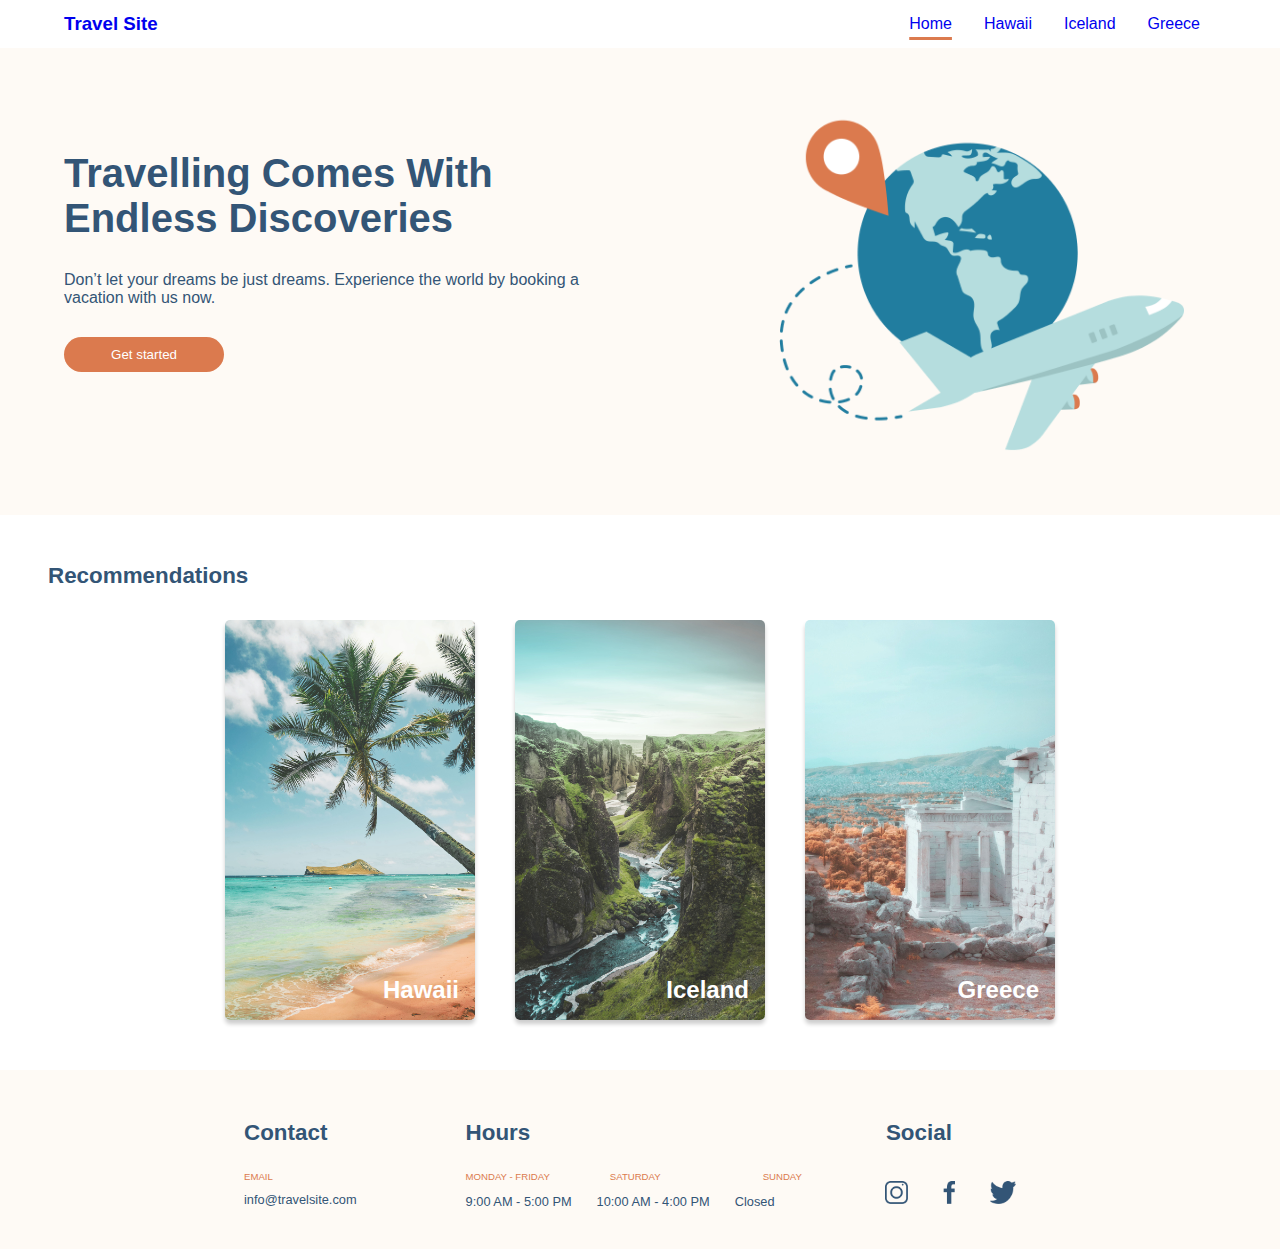
==== index.html @ 51a12d16 "First commit" ====
<!DOCTYPE html>
<html lang="en">
  <head>
    <meta charset="UTF-8" />
    <meta http-equiv="X-UA-Compatible" content="IE=edge" />
    <meta name="viewport" content="width=device-width, initial-scale=1.0" />
    <title>Home Page</title>
    <link rel="stylesheet" href="./css/global.css" />
    <link rel="stylesheet" href="./css/main.css" />
  </head>
  <body>
    <nav class="nav">
      <div class="travelSite">
        <h3 class="homeButton">
          <a class="homeButton__link" href="./index.html">Travel Site</a>
        </h3>
      </div>
      <ul class="nav__list">
        <li class="nav__list-item-home">
          <a class="nav__list-item-link" href="./index.html">Home</a>
        </li>
        <li class="nav__list-item">
          <a class="nav__list-item-link" href="/pages/hawaii.html">Hawaii</a>
        </li>
        <li class="nav__list-item">
          <a class="nav__list-item-link" href="/pages/iceland.html">Iceland</a>
        </li>
        <li class="nav__list-item">
          <a class="nav__list-item-link" href="/pages/greece.html">Greece</a>
        </li>
      </ul>
    </nav>

    <hero class="hero">
      <div class="hero__block">
        <h2 class="hero__block-p-slogan bold">
          Travelling Comes With Endless Discoveries
        </h2>
        <p class="hero__block-p-slogan">
          Don’t let your dreams be just dreams. Experience the world by booking
          a vacation with us now.
        </p>
        <button class="getStartedButton">Get started</button>
      </div>
      <img class="hero__image" src="/assets/images/hero.png" alt="Hero Image" />
    </hero>

    <p class="recommend">Recommendations</p>
    <section class="Recommendations">
      <a class="recommendations__card-animate" href="/pages/hawaii.html"><div class="Recommendations__card-hawaii">Hawaii</div></a>
      
      <a class="recommendations__card-animate" href="/pages/iceland.html"><div class="Recommendations__card-iceland">Iceland</div></a>
      
      <a class="recommendations__card-animate" href="/pages/greece.html"><div class="Recommendations__card-greece">Greece</div></a>
    </section>

    <footer class="footer">
      <div class="footer__block">
        <p class="contact">Contact</p>
        <p class="email">EMAIL</p>
        <p class="email__address">info@travelsite.com</p>
      </div>
      <div class="footer__block">
        <p class="hours">Hours</p>
        <p class="dates">
          <span class="date">MONDAY - FRIDAY</span
          ><span class="sat">SATURDAY</span><span class="sun">SUNDAY</span>
        </p>
        <p>
          <span class="time">9:00 AM - 5:00 PM</span
          ><span class="time">10:00 AM - 4:00 PM</span
          ><span class="time">Closed</span>
        </p>
      </div>
      <div class="footer__block">
        <p class="social">Social</p>
        <div class="socials">
          <img
            class="image"
            src="/assets/images/icon-instagram.png"
            alt="Instagram Logo"
          />
          <img
            class="image"
            src="/assets/images/icon-facebook.png"
            alt="Facebook Logo"
          />
          <img
            class="image"
            src="/assets/images/icon-twitter.png"
            alt="Twitter Logo"
          />
        </div>
      </div>
    </footer>
  </body>
</html>
---- css/global.css ----
* {
  box-sizing: border-box;
  margin: 0;
  padding: 0;
  font-family: Verdana, Geneva, Tahoma, sans-serif;
}

/* FOOTER */
.footer {
  display: flex;
  justify-content: space-evenly;
  background-color: #fefaf5;
  padding: 50px 0px 0px 160px;
}

.contact,
.hours,
.social {
  color: #335576;
  font-weight: 600;
  font-size: 1.4rem;
}

.date {
  padding-right: 60px;
  color: #db7a4e;
  font-size: 0.6rem;
  font-weight: 100;
}

.sat {
  padding-right: 102px;
}

.time,
.email__address {
  padding-right: 25px;
  font-size: 0.8rem;
  color: #335576;
}

.email,
.dates {
  color: #db7a4e;
  font-size: 0.6rem;
  padding: 25px 0 10px 0;
}

.socials {
  display: flex;
  justify-content: center;
  padding-top: 35px;
  padding-left: 25px;
  float: left;
  width: 45%;
  height: 45%;
  object-fit: scale-down;
}

.image {
  overflow: visible;
  padding-right: 35px;
}

/* NAV */
.nav {
  position: fixed;
  display: flex;
  justify-content: space-between;
  align-items: center;
  top: 0;
  background-color: #ffffff;
  width: 100%;
  height: 48px;
}

.homeButton__link {
  text-decoration: none;
}

.homeButton__link:visited {
  color: #335576;
}

.homeButton__link:hover {
  color: purple;
}

.homeButton:hover {
  cursor: pointer;
}

.nav__list {
  display: flex;
  justify-content: flex-end;
  list-style-type: none;
  align-items: center;
  margin-right: 64px;
}

.nav__list-item-link {
  text-decoration: none;
  padding: 16px;
}

.nav__list-item:hover {
  cursor: pointer;
}

.nav__list-item-link:visited {
  color: black;
}

.nav__list-item-link:hover {
  color: purple;
}

.travelSite {
  color: #335576;
  padding-left: 64px;
}
---- css/main.css ----
.nav__list-item-home {
  text-decoration: underline solid #db7a4e;
  text-decoration-thickness: 3px;
  text-underline-offset: 8px;
}

.hero {
  display: flex;
  justify-content: space-evenly;
  align-items: center;
  background-color: #fefaf5;
  text-align: left;
  padding: 48px 32px 0 64px;
}

.hero__block {
  text-align: left;
  padding-right: 80px;
  padding-bottom: 40px;
  flex: 1;
}

.hero__block h2 {
  font-size: 2.5rem;
}

.bold {
  font-weight: bold;
}

.hero__block-p-slogan {
  color: #335576;
  padding: 0 0 30px 0;
}

.hero__image {
  height: 95%;
  width: 45%;
  padding: 64px;
}

.getStartedButton {
  background-color: #db7a4e;
  border-radius: 80px;
  border-style: none;
  height: 35.2px;
  width: 160px;
  color: white;
}

.recommend {
  color: #335576;
  font-weight: 600;
  font-size: 1.4rem;
  padding: 48px 48px 16px 48px;
  margin-bottom: 15px;
}

.Recommendations {
  display: flex;
  align-items: center;
  justify-content: space-between;
  padding: 0 225px;
  margin-bottom: 50px;
}

.Recommendations__card-hawaii {
  color: #335576;
  border-radius: 5px;
  border: 1px solid black 0.2;
  box-shadow: 0 4px 4px rgba(0, 0, 0, 0.2);
  height: 400px;
  width: 250px;
  background-image: url("../assets/images/hawaii.jpg");
  background-position: center;
  background-size: cover;
  display: flex;
  justify-content: right;
  align-items: end;
  color: white;
  font-weight: bold;
  font-size: 1.5rem;
  padding: 16px;
}

.Recommendations__card-iceland {
  color: #335576;
  border-radius: 5px;
  border: 1px solid black 0.2;
  box-shadow: 0 4px 4px rgba(0, 0, 0, 0.2);
  height: 400px;
  width: 250px;
  background-image: url("../assets/images/iceland.jpg");
  background-position: center;
  background-size: cover;
  display: flex;
  justify-content: right;
  align-items: end;
  color: white;
  font-weight: bold;
  font-size: 1.5rem;
  padding: 16px;
}

.Recommendations__card-greece {
  color: #335576;
  border-radius: 5px;
  border: 1px solid black 0.2;
  box-shadow: 0 4px 4px rgba(0, 0, 0, 0.2);
  height: 400px;
  width: 250px;
  background-image: url("../assets/images/greece.jpg");
  background-position: center;
  background-size: cover;
  display: flex;
  justify-content: right;
  align-items: end;
  color: white;
  font-weight: bold;
  font-size: 1.5rem;
  padding: 16px;
}

.recommendations__card-animate{
  text-decoration: none;
  transition: transform 0.2s;
}

.recommendations__card-animate:hover{
  transform: scale(1.1);
}
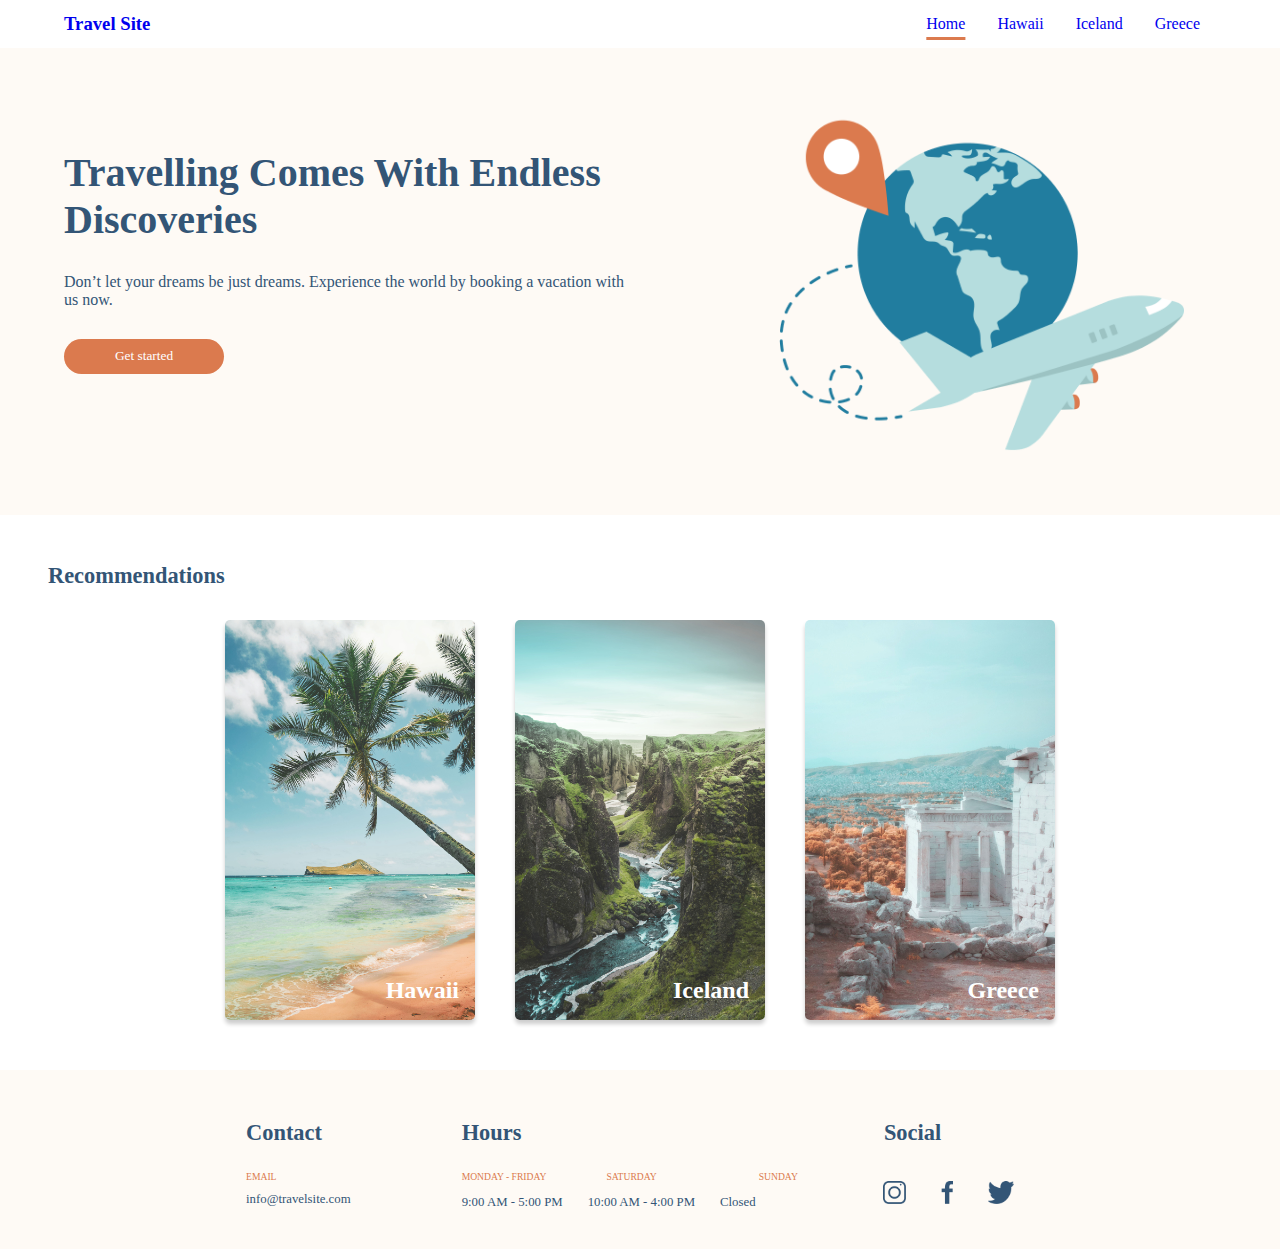
==== commit d3eb7149: "second commit" ====
--- a/index.html
+++ b/index.html
@@ -33,10 +33,10 @@
 
     <hero class="hero">
       <div class="hero__block">
-        <h2 class="hero__block-p-slogan bold">
+        <h2 class="hero__block-slogan bold">
           Travelling Comes With Endless Discoveries
         </h2>
-        <p class="hero__block-p-slogan">
+        <p class="hero__block-slogan">
           Don’t let your dreams be just dreams. Experience the world by booking
           a vacation with us now.
         </p>
--- a/css/global.css
+++ b/css/global.css
@@ -2,7 +2,74 @@
   box-sizing: border-box;
   margin: 0;
   padding: 0;
-  font-family: Verdana, Geneva, Tahoma, sans-serif;
+  font-family: Verdana;
+}
+
+/* NAV */
+.nav {
+  position: fixed;
+  display: flex;
+  justify-content: space-between;
+  align-items: center;
+  top: 0;
+  background-color: #ffffff;
+  width: 100%;
+  height: 48px;
+}
+
+.nav__list-item-hawaii,
+.nav__list-item-greece,
+.nav__list-item-iceland,
+.nav__list-item-home {
+  text-decoration: underline solid #db7a4e;
+  text-decoration-thickness: 3px;
+  text-underline-offset: 8px;
+}
+
+.homeButton__link {
+  text-decoration: none;
+}
+
+.homeButton__link:visited {
+  color: #335576;
+}
+
+.homeButton__link:hover {
+  color: purple;
+}
+
+.homeButton:hover {
+  cursor: pointer;
+}
+
+.nav__list {
+  display: flex;
+  justify-content: flex-end;
+  list-style-type: none;
+  align-items: center;
+  margin-right: 64px;
+}
+
+.nav__list-item-link {
+  text-decoration: none;
+  padding: 16px;
+}
+
+.nav__list-item:hover {
+  cursor: pointer;
+}
+
+.nav__list-item-link:visited {
+  color: black;
+}
+
+.nav__list-item-link:hover {
+  color: purple;
+}
+
+.travelSite {
+  color: #335576;
+  padding-left: 64px;
 }
 
 /* FOOTER */
@@ -61,61 +128,3 @@
   overflow: visible;
   padding-right: 35px;
 }
-
-/* NAV */
-.nav {
-  position: fixed;
-  display: flex;
-  justify-content: space-between;
-  align-items: center;
-  top: 0;
-  background-color: #ffffff;
-  width: 100%;
-  height: 48px;
-}
-
-.homeButton__link {
-  text-decoration: none;
-}
-
-.homeButton__link:visited {
-  color: #335576;
-}
-
-.homeButton__link:hover {
-  color: purple;
-}
-
-.homeButton:hover {
-  cursor: pointer;
-}
-
-.nav__list {
-  display: flex;
-  justify-content: flex-end;
-  list-style-type: none;
-  align-items: center;
-  margin-right: 64px;
-}
-
-.nav__list-item-link {
-  text-decoration: none;
-  padding: 16px;
-}
-
-.nav__list-item:hover {
-  cursor: pointer;
-}
-
-.nav__list-item-link:visited {
-  color: black;
-}
-
-.nav__list-item-link:hover {
-  color: purple;
-}
-
-.travelSite {
-  color: #335576;
-  padding-left: 64px;
-}
--- a/css/main.css
+++ b/css/main.css
@@ -1,9 +1,3 @@
-.nav__list-item-home {
-  text-decoration: underline solid #db7a4e;
-  text-decoration-thickness: 3px;
-  text-underline-offset: 8px;
-}
-
 .hero {
   display: flex;
   justify-content: space-evenly;
@@ -28,7 +22,7 @@
   font-weight: bold;
 }
 
-.hero__block-p-slogan {
+.hero__block-slogan {
   color: #335576;
   padding: 0 0 30px 0;
 }
